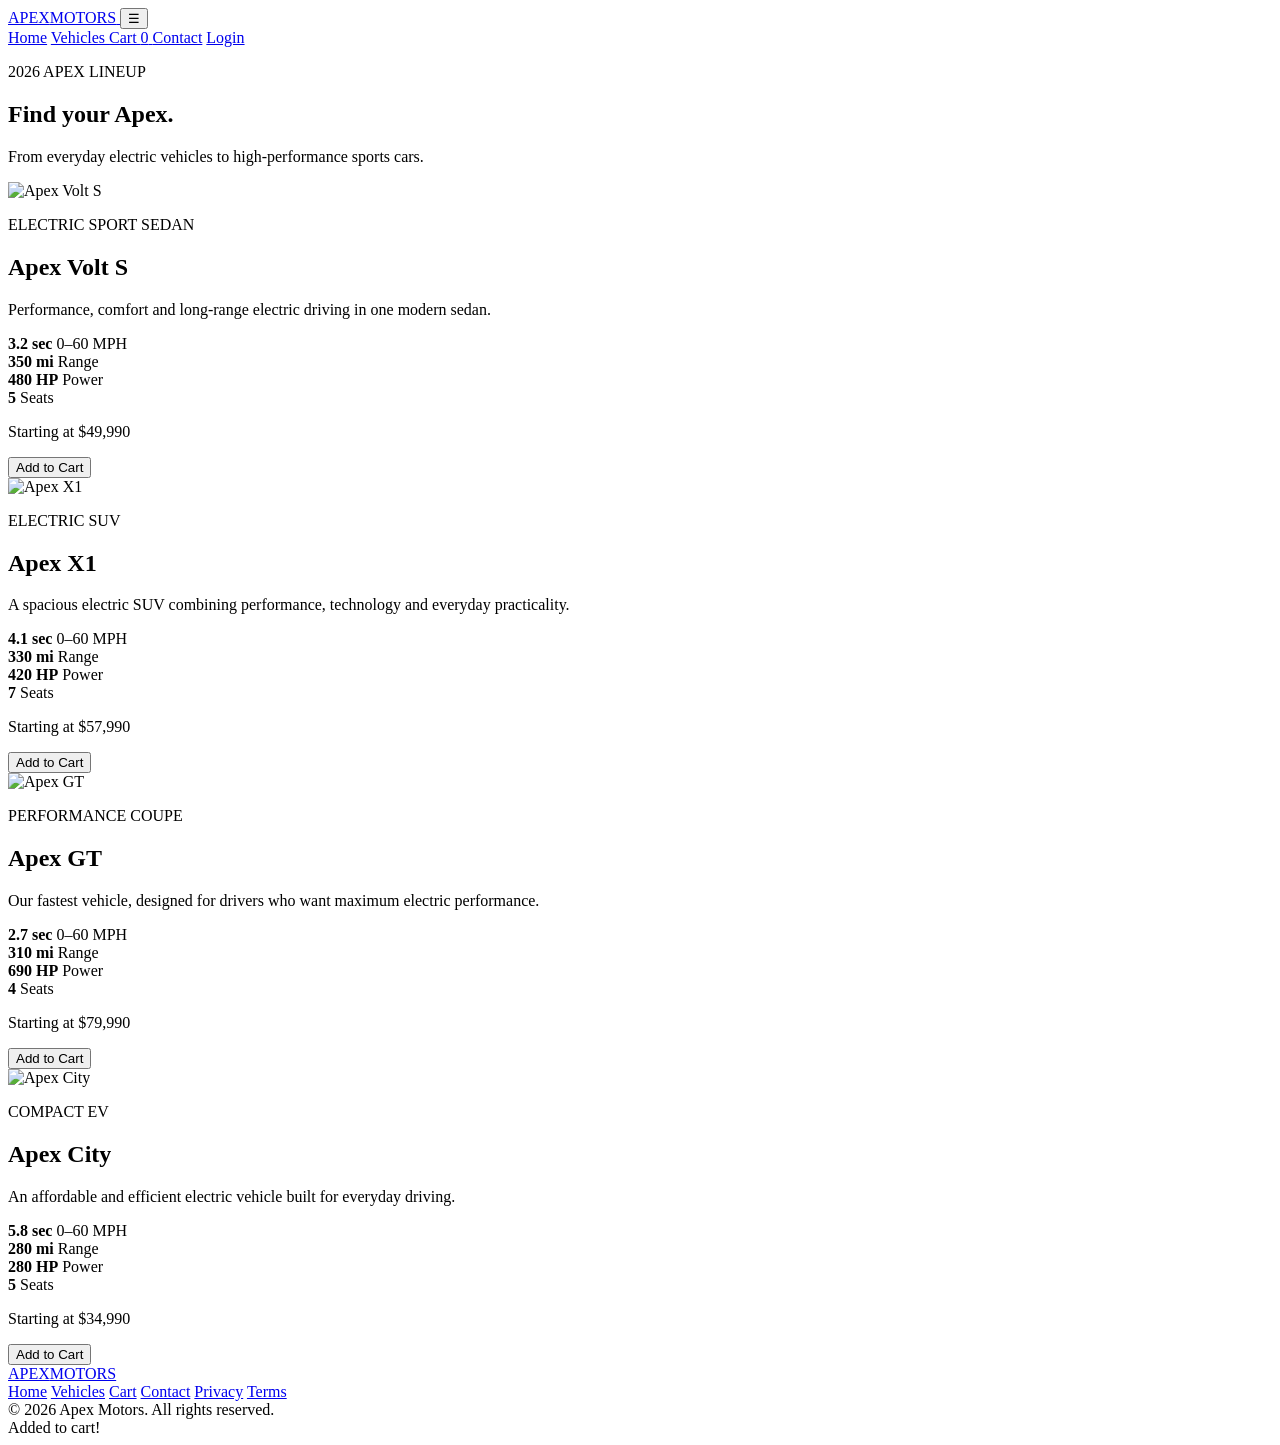
==== vehicles.html @ 8c442628 "Create vehicles.html" ====
<!DOCTYPE html>
<html lang="en">

<head>
    <meta charset="UTF-8">

    <meta name="viewport" content="width=device-width, initial-scale=1.0">

    <title>Vehicles | Apex Motors</title>

    <link rel="icon" type="image/svg+xml" href="favicon.svg">

    <link rel="stylesheet" href="style.css">
</head>

<body>

<header class="navbar">

    <a href="index.html" class="logo">
        APEX<span>MOTORS</span>
    </a>

    <button class="menu-button" id="menuButton">☰</button>

    <nav id="navMenu">

        <a href="index.html">Home</a>

        <a href="vehicles.html" class="active">
            Vehicles
        </a>

        <a href="cart.html">
            Cart
            <span class="cart-count" id="cartCount">0</span>
        </a>

        <a href="contact.html">Contact</a>

        <a href="login.html" id="accountLink">
            Login
        </a>

    </nav>

</header>


<section class="page-hero">

    <p class="eyebrow">
        2026 APEX LINEUP
    </p>

    <h1>
        Find your Apex.
    </h1>

    <p>
        From everyday electric vehicles to high-performance
        sports cars.
    </p>

</section>


<main class="section">


<div class="vehicle-grid">


<article class="vehicle-card large-card">

    <img
        src="https://images.unsplash.com/photo-1492144534655-ae79c964c9d7?auto=format&fit=crop&w=1200&q=80"
        alt="Apex Volt S"
    >

    <div class="vehicle-info">

        <p class="vehicle-type">
            ELECTRIC SPORT SEDAN
        </p>

        <h2>
            Apex Volt S
        </h2>

        <p class="vehicle-description">
            Performance, comfort and long-range electric
            driving in one modern sedan.
        </p>

        <div class="spec-grid">

            <div>
                <strong>3.2 sec</strong>
                <span>0–60 MPH</span>
            </div>

            <div>
                <strong>350 mi</strong>
                <span>Range</span>
            </div>

            <div>
                <strong>480 HP</strong>
                <span>Power</span>
            </div>

            <div>
                <strong>5</strong>
                <span>Seats</span>
            </div>

        </div>


        <p class="price">
            Starting at $49,990
        </p>


        <button
            class="button primary add-cart"
            data-name="Apex Volt S"
            data-price="49990"
            data-image="https://images.unsplash.com/photo-1492144534655-ae79c964c9d7?auto=format&fit=crop&w=1200&q=80"
        >
            Add to Cart
        </button>

    </div>

</article>


<article class="vehicle-card large-card">

    <img
        src="https://images.unsplash.com/photo-1504215680853-026ed2a45def?auto=format&fit=crop&w=1200&q=80"
        alt="Apex X1"
    >

    <div class="vehicle-info">

        <p class="vehicle-type">
            ELECTRIC SUV
        </p>

        <h2>
            Apex X1
        </h2>

        <p class="vehicle-description">
            A spacious electric SUV combining performance,
            technology and everyday practicality.
        </p>

        <div class="spec-grid">

            <div>
                <strong>4.1 sec</strong>
                <span>0–60 MPH</span>
            </div>

            <div>
                <strong>330 mi</strong>
                <span>Range</span>
            </div>

            <div>
                <strong>420 HP</strong>
                <span>Power</span>
            </div>

            <div>
                <strong>7</strong>
                <span>Seats</span>
            </div>

        </div>


        <p class="price">
            Starting at $57,990
        </p>


        <button
            class="button primary add-cart"
            data-name="Apex X1"
            data-price="57990"
            data-image="https://images.unsplash.com/photo-1504215680853-026ed2a45def?auto=format&fit=crop&w=1200&q=80"
        >
            Add to Cart
        </button>

    </div>

</article>


<article class="vehicle-card large-card">

    <img
        src="https://images.unsplash.com/photo-1503376780353-7e6692767b70?auto=format&fit=crop&w=1200&q=80"
        alt="Apex GT"
    >

    <div class="vehicle-info">

        <p class="vehicle-type">
            PERFORMANCE COUPE
        </p>

        <h2>
            Apex GT
        </h2>

        <p class="vehicle-description">
            Our fastest vehicle, designed for drivers who
            want maximum electric performance.
        </p>

        <div class="spec-grid">

            <div>
                <strong>2.7 sec</strong>
                <span>0–60 MPH</span>
            </div>

            <div>
                <strong>310 mi</strong>
                <span>Range</span>
            </div>

            <div>
                <strong>690 HP</strong>
                <span>Power</span>
            </div>

            <div>
                <strong>4</strong>
                <span>Seats</span>
            </div>

        </div>


        <p class="price">
            Starting at $79,990
        </p>


        <button
            class="button primary add-cart"
            data-name="Apex GT"
            data-price="79990"
            data-image="https://images.unsplash.com/photo-1503376780353-7e6692767b70?auto=format&fit=crop&w=1200&q=80"
        >
            Add to Cart
        </button>

    </div>

</article>


<article class="vehicle-card large-card">

    <img
        src="https://images.unsplash.com/photo-1542362567-b07e54358753?auto=format&fit=crop&w=1200&q=80"
        alt="Apex City"
    >

    <div class="vehicle-info">

        <p class="vehicle-type">
            COMPACT EV
        </p>

        <h2>
            Apex City
        </h2>

        <p class="vehicle-description">
            An affordable and efficient electric vehicle
            built for everyday driving.
        </p>

        <div class="spec-grid">

            <div>
                <strong>5.8 sec</strong>
                <span>0–60 MPH</span>
            </div>

            <div>
                <strong>280 mi</strong>
                <span>Range</span>
            </div>

            <div>
                <strong>280 HP</strong>
                <span>Power</span>
            </div>

            <div>
                <strong>5</strong>
                <span>Seats</span>
            </div>

        </div>


        <p class="price">
            Starting at $34,990
        </p>


        <button
            class="button primary add-cart"
            data-name="Apex City"
            data-price="34990"
            data-image="https://images.unsplash.com/photo-1542362567-b07e54358753?auto=format&fit=crop&w=1200&q=80"
        >
            Add to Cart
        </button>

    </div>

</article>


</div>

</main>


<footer>

    <div class="footer-top">

        <a href="index.html" class="logo">
            APEX<span>MOTORS</span>
        </a>

        <div class="footer-links">
            <a href="index.html">Home</a>
            <a href="vehicles.html">Vehicles</a>
            <a href="cart.html">Cart</a>
            <a href="contact.html">Contact</a>
            <a href="privacy.html">Privacy</a>
            <a href="terms.html">Terms</a>
        </div>

    </div>

    <div class="copyright">
        © 2026 Apex Motors. All rights reserved.
    </div>

</footer>


<div id="toast" class="toast">
    Added to cart!
</div>


<script src="script.js"></script>

</body>
</html>
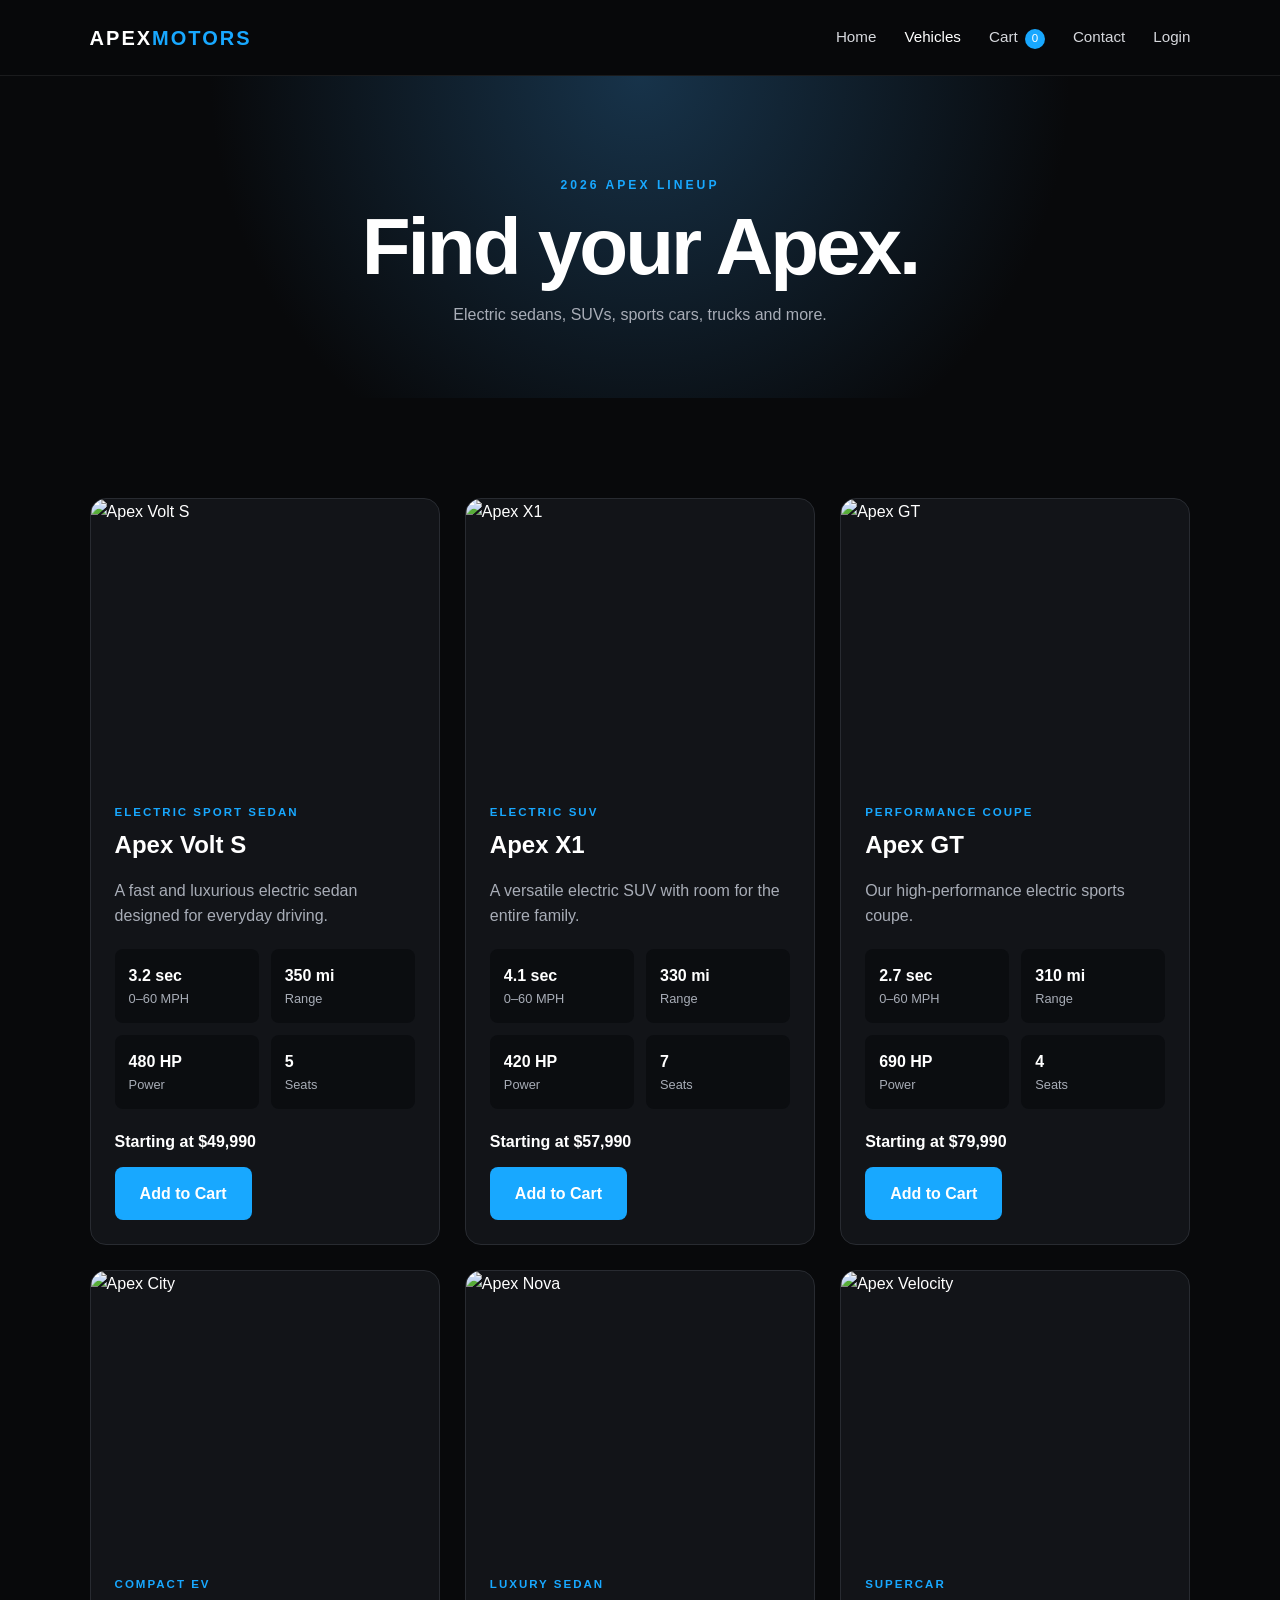
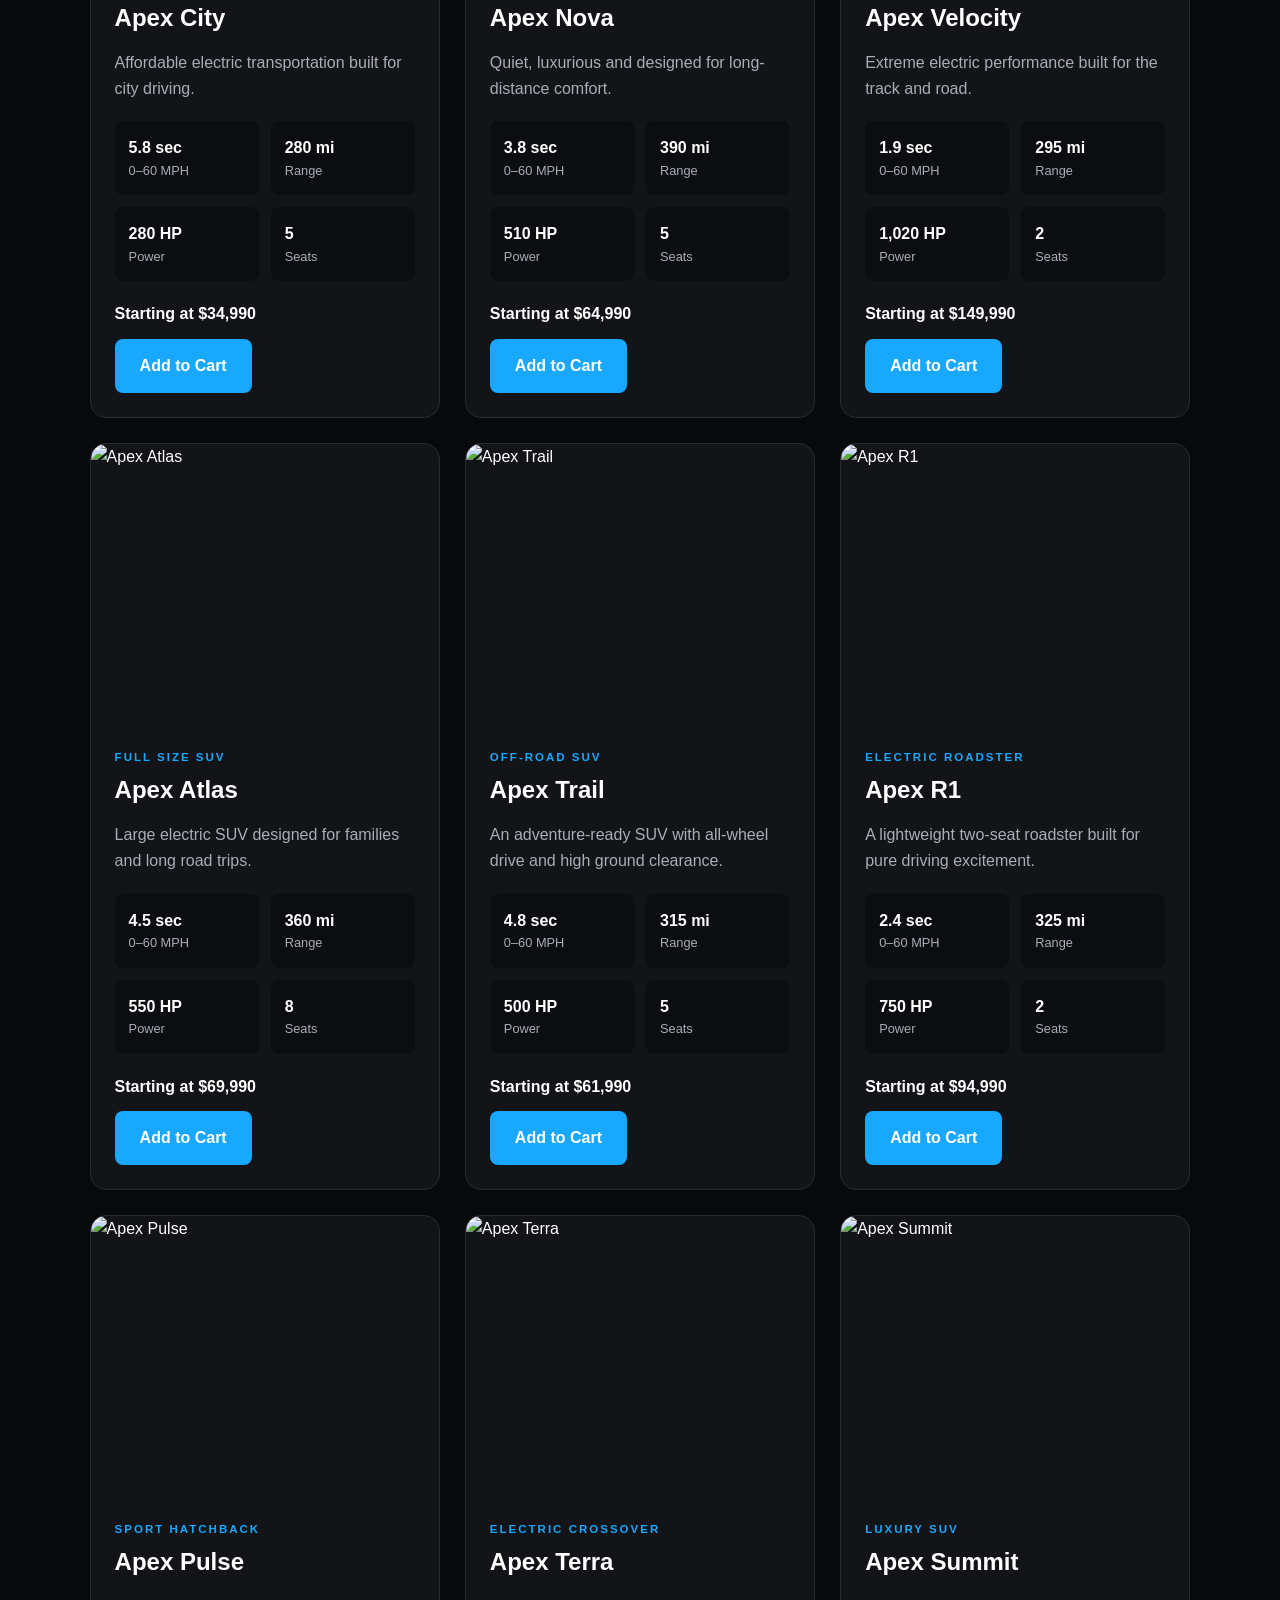
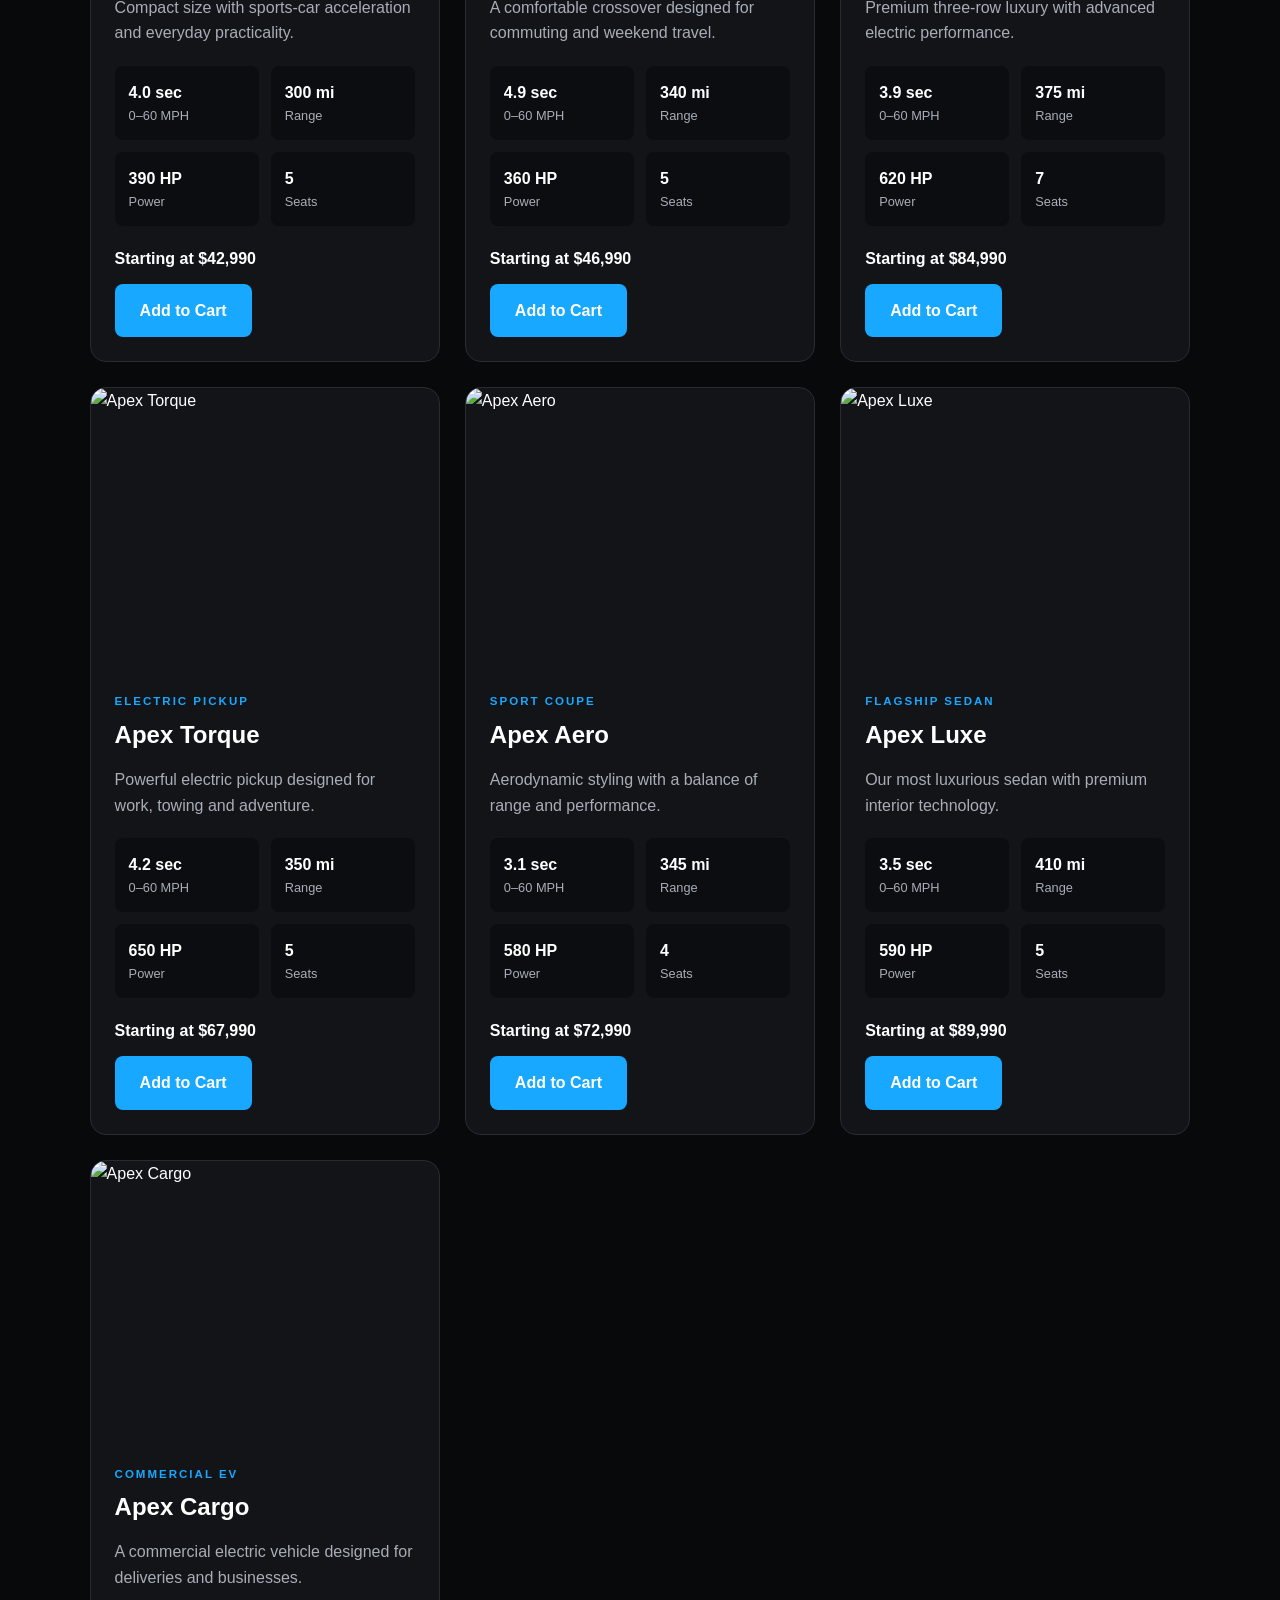
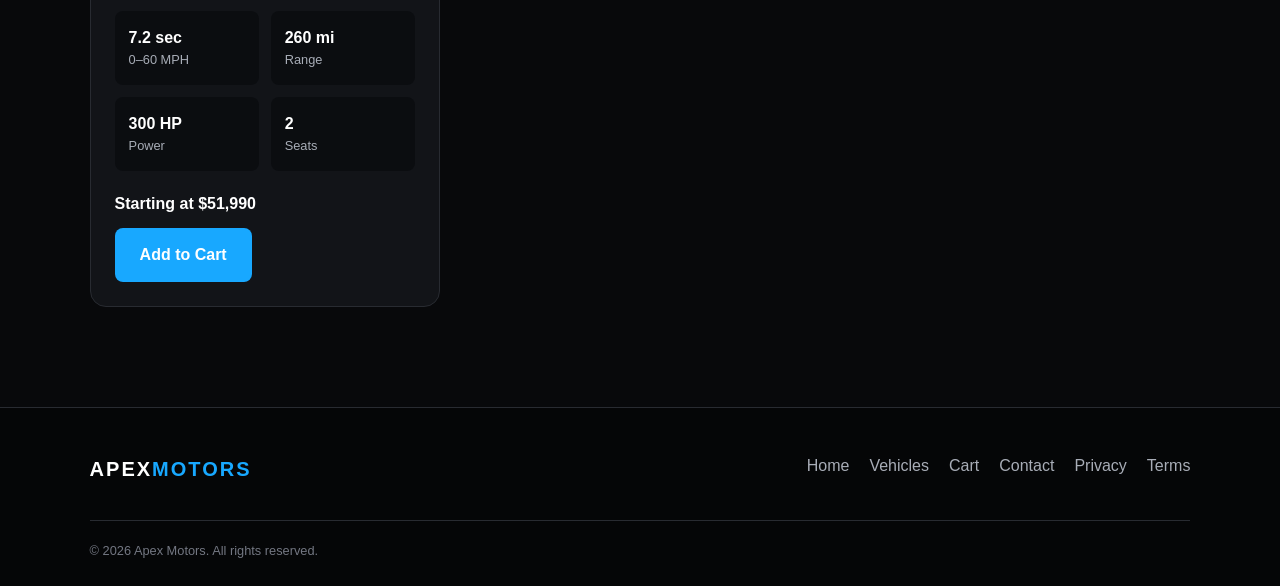
==== commit ddc8f065: "Update vehicles.html" ====
--- a/vehicles.html
+++ b/vehicles.html
@@ -3,13 +3,11 @@
 
 <head>
     <meta charset="UTF-8">
-
     <meta name="viewport" content="width=device-width, initial-scale=1.0">
 
     <title>Vehicles | Apex Motors</title>
 
     <link rel="icon" type="image/svg+xml" href="favicon.svg">
-
     <link rel="stylesheet" href="style.css">
 </head>
 
@@ -24,7 +22,6 @@
     <button class="menu-button" id="menuButton">☰</button>
 
     <nav id="navMenu">
-
         <a href="index.html">Home</a>
 
         <a href="vehicles.html" class="active">
@@ -41,7 +38,6 @@
         <a href="login.html" id="accountLink">
             Login
         </a>
-
     </nav>
 
 </header>
@@ -58,8 +54,7 @@
     </h1>
 
     <p>
-        From everyday electric vehicles to high-performance
-        sports cars.
+        Electric sedans, SUVs, sports cars, trucks and more.
     </p>
 
 </section>
@@ -67,9 +62,10 @@
 
 <main class="section">
 
-
 <div class="vehicle-grid">
 
+
+<!-- 1 VOLT S -->
 
 <article class="vehicle-card large-card">
 
@@ -84,13 +80,10 @@
             ELECTRIC SPORT SEDAN
         </p>
 
-        <h2>
-            Apex Volt S
-        </h2>
-
-        <p class="vehicle-description">
-            Performance, comfort and long-range electric
-            driving in one modern sedan.
+        <h2>Apex Volt S</h2>
+
+        <p class="vehicle-description">
+            A fast and luxurious electric sedan designed for everyday driving.
         </p>
 
         <div class="spec-grid">
@@ -117,11 +110,9 @@
 
         </div>
 
-
         <p class="price">
             Starting at $49,990
         </p>
-
 
         <button
             class="button primary add-cart"
@@ -137,6 +128,8 @@
 </article>
 
 
+<!-- 2 X1 -->
+
 <article class="vehicle-card large-card">
 
     <img
@@ -150,13 +143,10 @@
             ELECTRIC SUV
         </p>
 
-        <h2>
-            Apex X1
-        </h2>
-
-        <p class="vehicle-description">
-            A spacious electric SUV combining performance,
-            technology and everyday practicality.
+        <h2>Apex X1</h2>
+
+        <p class="vehicle-description">
+            A versatile electric SUV with room for the entire family.
         </p>
 
         <div class="spec-grid">
@@ -183,11 +173,9 @@
 
         </div>
 
-
         <p class="price">
             Starting at $57,990
         </p>
-
 
         <button
             class="button primary add-cart"
@@ -203,6 +191,8 @@
 </article>
 
 
+<!-- 3 GT -->
+
 <article class="vehicle-card large-card">
 
     <img
@@ -216,13 +206,10 @@
             PERFORMANCE COUPE
         </p>
 
-        <h2>
-            Apex GT
-        </h2>
-
-        <p class="vehicle-description">
-            Our fastest vehicle, designed for drivers who
-            want maximum electric performance.
+        <h2>Apex GT</h2>
+
+        <p class="vehicle-description">
+            Our high-performance electric sports coupe.
         </p>
 
         <div class="spec-grid">
@@ -249,11 +236,9 @@
 
         </div>
 
-
         <p class="price">
             Starting at $79,990
         </p>
-
 
         <button
             class="button primary add-cart"
@@ -269,6 +254,8 @@
 </article>
 
 
+<!-- 4 CITY -->
+
 <article class="vehicle-card large-card">
 
     <img
@@ -282,13 +269,10 @@
             COMPACT EV
         </p>
 
-        <h2>
-            Apex City
-        </h2>
-
-        <p class="vehicle-description">
-            An affordable and efficient electric vehicle
-            built for everyday driving.
+        <h2>Apex City</h2>
+
+        <p class="vehicle-description">
+            Affordable electric transportation built for city driving.
         </p>
 
         <div class="spec-grid">
@@ -315,17 +299,771 @@
 
         </div>
 
-
         <p class="price">
             Starting at $34,990
         </p>
-
 
         <button
             class="button primary add-cart"
             data-name="Apex City"
             data-price="34990"
             data-image="https://images.unsplash.com/photo-1542362567-b07e54358753?auto=format&fit=crop&w=1200&q=80"
+        >
+            Add to Cart
+        </button>
+
+    </div>
+
+</article>
+
+
+<!-- 5 NOVA -->
+
+<article class="vehicle-card large-card">
+
+    <img
+        src="https://images.unsplash.com/photo-1555215695-3004980ad54e?auto=format&fit=crop&w=1200&q=80"
+        alt="Apex Nova"
+    >
+
+    <div class="vehicle-info">
+
+        <p class="vehicle-type">
+            LUXURY SEDAN
+        </p>
+
+        <h2>Apex Nova</h2>
+
+        <p class="vehicle-description">
+            Quiet, luxurious and designed for long-distance comfort.
+        </p>
+
+        <div class="spec-grid">
+
+            <div>
+                <strong>3.8 sec</strong>
+                <span>0–60 MPH</span>
+            </div>
+
+            <div>
+                <strong>390 mi</strong>
+                <span>Range</span>
+            </div>
+
+            <div>
+                <strong>510 HP</strong>
+                <span>Power</span>
+            </div>
+
+            <div>
+                <strong>5</strong>
+                <span>Seats</span>
+            </div>
+
+        </div>
+
+        <p class="price">
+            Starting at $64,990
+        </p>
+
+        <button
+            class="button primary add-cart"
+            data-name="Apex Nova"
+            data-price="64990"
+            data-image="https://images.unsplash.com/photo-1555215695-3004980ad54e?auto=format&fit=crop&w=1200&q=80"
+        >
+            Add to Cart
+        </button>
+
+    </div>
+
+</article>
+
+
+<!-- 6 VELOCITY -->
+
+<article class="vehicle-card large-card">
+
+    <img
+        src="https://images.unsplash.com/photo-1544636331-e26879cd4d9b?auto=format&fit=crop&w=1200&q=80"
+        alt="Apex Velocity"
+    >
+
+    <div class="vehicle-info">
+
+        <p class="vehicle-type">
+            SUPERCAR
+        </p>
+
+        <h2>Apex Velocity</h2>
+
+        <p class="vehicle-description">
+            Extreme electric performance built for the track and road.
+        </p>
+
+        <div class="spec-grid">
+
+            <div>
+                <strong>1.9 sec</strong>
+                <span>0–60 MPH</span>
+            </div>
+
+            <div>
+                <strong>295 mi</strong>
+                <span>Range</span>
+            </div>
+
+            <div>
+                <strong>1,020 HP</strong>
+                <span>Power</span>
+            </div>
+
+            <div>
+                <strong>2</strong>
+                <span>Seats</span>
+            </div>
+
+        </div>
+
+        <p class="price">
+            Starting at $149,990
+        </p>
+
+        <button
+            class="button primary add-cart"
+            data-name="Apex Velocity"
+            data-price="149990"
+            data-image="https://images.unsplash.com/photo-1544636331-e26879cd4d9b?auto=format&fit=crop&w=1200&q=80"
+        >
+            Add to Cart
+        </button>
+
+    </div>
+
+</article>
+
+
+<!-- 7 ATLAS -->
+
+<article class="vehicle-card large-card">
+
+    <img
+        src="https://images.unsplash.com/photo-1519641471654-76ce0107ad1b?auto=format&fit=crop&w=1200&q=80"
+        alt="Apex Atlas"
+    >
+
+    <div class="vehicle-info">
+
+        <p class="vehicle-type">
+            FULL SIZE SUV
+        </p>
+
+        <h2>Apex Atlas</h2>
+
+        <p class="vehicle-description">
+            Large electric SUV designed for families and long road trips.
+        </p>
+
+        <div class="spec-grid">
+
+            <div>
+                <strong>4.5 sec</strong>
+                <span>0–60 MPH</span>
+            </div>
+
+            <div>
+                <strong>360 mi</strong>
+                <span>Range</span>
+            </div>
+
+            <div>
+                <strong>550 HP</strong>
+                <span>Power</span>
+            </div>
+
+            <div>
+                <strong>8</strong>
+                <span>Seats</span>
+            </div>
+
+        </div>
+
+        <p class="price">
+            Starting at $69,990
+        </p>
+
+        <button
+            class="button primary add-cart"
+            data-name="Apex Atlas"
+            data-price="69990"
+            data-image="https://images.unsplash.com/photo-1519641471654-76ce0107ad1b?auto=format&fit=crop&w=1200&q=80"
+        >
+            Add to Cart
+        </button>
+
+    </div>
+
+</article>
+
+
+<!-- 8 TRAIL -->
+
+<article class="vehicle-card large-card">
+
+    <img
+        src="https://images.unsplash.com/photo-1533473359331-0135ef1b58bf?auto=format&fit=crop&w=1200&q=80"
+        alt="Apex Trail"
+    >
+
+    <div class="vehicle-info">
+
+        <p class="vehicle-type">
+            OFF-ROAD SUV
+        </p>
+
+        <h2>Apex Trail</h2>
+
+        <p class="vehicle-description">
+            An adventure-ready SUV with all-wheel drive and high ground clearance.
+        </p>
+
+        <div class="spec-grid">
+
+            <div>
+                <strong>4.8 sec</strong>
+                <span>0–60 MPH</span>
+            </div>
+
+            <div>
+                <strong>315 mi</strong>
+                <span>Range</span>
+            </div>
+
+            <div>
+                <strong>500 HP</strong>
+                <span>Power</span>
+            </div>
+
+            <div>
+                <strong>5</strong>
+                <span>Seats</span>
+            </div>
+
+        </div>
+
+        <p class="price">
+            Starting at $61,990
+        </p>
+
+        <button
+            class="button primary add-cart"
+            data-name="Apex Trail"
+            data-price="61990"
+            data-image="https://images.unsplash.com/photo-1533473359331-0135ef1b58bf?auto=format&fit=crop&w=1200&q=80"
+        >
+            Add to Cart
+        </button>
+
+    </div>
+
+</article>
+
+
+<!-- 9 R1 -->
+
+<article class="vehicle-card large-card">
+
+    <img
+        src="https://images.unsplash.com/photo-1535732820275-9ffd998cac22?auto=format&fit=crop&w=1200&q=80"
+        alt="Apex R1"
+    >
+
+    <div class="vehicle-info">
+
+        <p class="vehicle-type">
+            ELECTRIC ROADSTER
+        </p>
+
+        <h2>Apex R1</h2>
+
+        <p class="vehicle-description">
+            A lightweight two-seat roadster built for pure driving excitement.
+        </p>
+
+        <div class="spec-grid">
+
+            <div>
+                <strong>2.4 sec</strong>
+                <span>0–60 MPH</span>
+            </div>
+
+            <div>
+                <strong>325 mi</strong>
+                <span>Range</span>
+            </div>
+
+            <div>
+                <strong>750 HP</strong>
+                <span>Power</span>
+            </div>
+
+            <div>
+                <strong>2</strong>
+                <span>Seats</span>
+            </div>
+
+        </div>
+
+        <p class="price">
+            Starting at $94,990
+        </p>
+
+        <button
+            class="button primary add-cart"
+            data-name="Apex R1"
+            data-price="94990"
+            data-image="https://images.unsplash.com/photo-1535732820275-9ffd998cac22?auto=format&fit=crop&w=1200&q=80"
+        >
+            Add to Cart
+        </button>
+
+    </div>
+
+</article>
+
+
+<!-- 10 PULSE -->
+
+<article class="vehicle-card large-card">
+
+    <img
+        src="https://images.unsplash.com/photo-1549399542-7e3f8b79c341?auto=format&fit=crop&w=1200&q=80"
+        alt="Apex Pulse"
+    >
+
+    <div class="vehicle-info">
+
+        <p class="vehicle-type">
+            SPORT HATCHBACK
+        </p>
+
+        <h2>Apex Pulse</h2>
+
+        <p class="vehicle-description">
+            Compact size with sports-car acceleration and everyday practicality.
+        </p>
+
+        <div class="spec-grid">
+
+            <div>
+                <strong>4.0 sec</strong>
+                <span>0–60 MPH</span>
+            </div>
+
+            <div>
+                <strong>300 mi</strong>
+                <span>Range</span>
+            </div>
+
+            <div>
+                <strong>390 HP</strong>
+                <span>Power</span>
+            </div>
+
+            <div>
+                <strong>5</strong>
+                <span>Seats</span>
+            </div>
+
+        </div>
+
+        <p class="price">
+            Starting at $42,990
+        </p>
+
+        <button
+            class="button primary add-cart"
+            data-name="Apex Pulse"
+            data-price="42990"
+            data-image="https://images.unsplash.com/photo-1549399542-7e3f8b79c341?auto=format&fit=crop&w=1200&q=80"
+        >
+            Add to Cart
+        </button>
+
+    </div>
+
+</article>
+
+
+<!-- 11 TERRA -->
+
+<article class="vehicle-card large-card">
+
+    <img
+        src="https://images.unsplash.com/photo-1551830820-330a71b99659?auto=format&fit=crop&w=1200&q=80"
+        alt="Apex Terra"
+    >
+
+    <div class="vehicle-info">
+
+        <p class="vehicle-type">
+            ELECTRIC CROSSOVER
+        </p>
+
+        <h2>Apex Terra</h2>
+
+        <p class="vehicle-description">
+            A comfortable crossover designed for commuting and weekend travel.
+        </p>
+
+        <div class="spec-grid">
+
+            <div>
+                <strong>4.9 sec</strong>
+                <span>0–60 MPH</span>
+            </div>
+
+            <div>
+                <strong>340 mi</strong>
+                <span>Range</span>
+            </div>
+
+            <div>
+                <strong>360 HP</strong>
+                <span>Power</span>
+            </div>
+
+            <div>
+                <strong>5</strong>
+                <span>Seats</span>
+            </div>
+
+        </div>
+
+        <p class="price">
+            Starting at $46,990
+        </p>
+
+        <button
+            class="button primary add-cart"
+            data-name="Apex Terra"
+            data-price="46990"
+            data-image="https://images.unsplash.com/photo-1551830820-330a71b99659?auto=format&fit=crop&w=1200&q=80"
+        >
+            Add to Cart
+        </button>
+
+    </div>
+
+</article>
+
+
+<!-- 12 SUMMIT -->
+
+<article class="vehicle-card large-card">
+
+    <img
+        src="https://images.unsplash.com/photo-1511527844068-006b95d162c2?auto=format&fit=crop&w=1200&q=80"
+        alt="Apex Summit"
+    >
+
+    <div class="vehicle-info">
+
+        <p class="vehicle-type">
+            LUXURY SUV
+        </p>
+
+        <h2>Apex Summit</h2>
+
+        <p class="vehicle-description">
+            Premium three-row luxury with advanced electric performance.
+        </p>
+
+        <div class="spec-grid">
+
+            <div>
+                <strong>3.9 sec</strong>
+                <span>0–60 MPH</span>
+            </div>
+
+            <div>
+                <strong>375 mi</strong>
+                <span>Range</span>
+            </div>
+
+            <div>
+                <strong>620 HP</strong>
+                <span>Power</span>
+            </div>
+
+            <div>
+                <strong>7</strong>
+                <span>Seats</span>
+            </div>
+
+        </div>
+
+        <p class="price">
+            Starting at $84,990
+        </p>
+
+        <button
+            class="button primary add-cart"
+            data-name="Apex Summit"
+            data-price="84990"
+            data-image="https://images.unsplash.com/photo-1511527844068-006b95d162c2?auto=format&fit=crop&w=1200&q=80"
+        >
+            Add to Cart
+        </button>
+
+    </div>
+
+</article>
+
+
+<!-- 13 TORQUE -->
+
+<article class="vehicle-card large-card">
+
+    <img
+        src="https://images.unsplash.com/photo-1552519507-da3b142c6e3d?auto=format&fit=crop&w=1200&q=80"
+        alt="Apex Torque"
+    >
+
+    <div class="vehicle-info">
+
+        <p class="vehicle-type">
+            ELECTRIC PICKUP
+        </p>
+
+        <h2>Apex Torque</h2>
+
+        <p class="vehicle-description">
+            Powerful electric pickup designed for work, towing and adventure.
+        </p>
+
+        <div class="spec-grid">
+
+            <div>
+                <strong>4.2 sec</strong>
+                <span>0–60 MPH</span>
+            </div>
+
+            <div>
+                <strong>350 mi</strong>
+                <span>Range</span>
+            </div>
+
+            <div>
+                <strong>650 HP</strong>
+                <span>Power</span>
+            </div>
+
+            <div>
+                <strong>5</strong>
+                <span>Seats</span>
+            </div>
+
+        </div>
+
+        <p class="price">
+            Starting at $67,990
+        </p>
+
+        <button
+            class="button primary add-cart"
+            data-name="Apex Torque"
+            data-price="67990"
+            data-image="https://images.unsplash.com/photo-1552519507-da3b142c6e3d?auto=format&fit=crop&w=1200&q=80"
+        >
+            Add to Cart
+        </button>
+
+    </div>
+
+</article>
+
+
+<!-- 14 AERO -->
+
+<article class="vehicle-card large-card">
+
+    <img
+        src="https://images.unsplash.com/photo-1532581140115-3e355d1ed1de?auto=format&fit=crop&w=1200&q=80"
+        alt="Apex Aero"
+    >
+
+    <div class="vehicle-info">
+
+        <p class="vehicle-type">
+            SPORT COUPE
+        </p>
+
+        <h2>Apex Aero</h2>
+
+        <p class="vehicle-description">
+            Aerodynamic styling with a balance of range and performance.
+        </p>
+
+        <div class="spec-grid">
+
+            <div>
+                <strong>3.1 sec</strong>
+                <span>0–60 MPH</span>
+            </div>
+
+            <div>
+                <strong>345 mi</strong>
+                <span>Range</span>
+            </div>
+
+            <div>
+                <strong>580 HP</strong>
+                <span>Power</span>
+            </div>
+
+            <div>
+                <strong>4</strong>
+                <span>Seats</span>
+            </div>
+
+        </div>
+
+        <p class="price">
+            Starting at $72,990
+        </p>
+
+        <button
+            class="button primary add-cart"
+            data-name="Apex Aero"
+            data-price="72990"
+            data-image="https://images.unsplash.com/photo-1532581140115-3e355d1ed1de?auto=format&fit=crop&w=1200&q=80"
+        >
+            Add to Cart
+        </button>
+
+    </div>
+
+</article>
+
+
+<!-- 15 LUXE -->
+
+<article class="vehicle-card large-card">
+
+    <img
+        src="https://images.unsplash.com/photo-1563720223185-11003d516935?auto=format&fit=crop&w=1200&q=80"
+        alt="Apex Luxe"
+    >
+
+    <div class="vehicle-info">
+
+        <p class="vehicle-type">
+            FLAGSHIP SEDAN
+        </p>
+
+        <h2>Apex Luxe</h2>
+
+        <p class="vehicle-description">
+            Our most luxurious sedan with premium interior technology.
+        </p>
+
+        <div class="spec-grid">
+
+            <div>
+                <strong>3.5 sec</strong>
+                <span>0–60 MPH</span>
+            </div>
+
+            <div>
+                <strong>410 mi</strong>
+                <span>Range</span>
+            </div>
+
+            <div>
+                <strong>590 HP</strong>
+                <span>Power</span>
+            </div>
+
+            <div>
+                <strong>5</strong>
+                <span>Seats</span>
+            </div>
+
+        </div>
+
+        <p class="price">
+            Starting at $89,990
+        </p>
+
+        <button
+            class="button primary add-cart"
+            data-name="Apex Luxe"
+            data-price="89990"
+            data-image="https://images.unsplash.com/photo-1563720223185-11003d516935?auto=format&fit=crop&w=1200&q=80"
+        >
+            Add to Cart
+        </button>
+
+    </div>
+
+</article>
+
+
+<!-- 16 CARGO -->
+
+<article class="vehicle-card large-card">
+
+    <img
+        src="https://images.unsplash.com/photo-1532939163844-547f958e91b4?auto=format&fit=crop&w=1200&q=80"
+        alt="Apex Cargo"
+    >
+
+    <div class="vehicle-info">
+
+        <p class="vehicle-type">
+            COMMERCIAL EV
+        </p>
+
+        <h2>Apex Cargo</h2>
+
+        <p class="vehicle-description">
+            A commercial electric vehicle designed for deliveries and businesses.
+        </p>
+
+        <div class="spec-grid">
+
+            <div>
+                <strong>7.2 sec</strong>
+                <span>0–60 MPH</span>
+            </div>
+
+            <div>
+                <strong>260 mi</strong>
+                <span>Range</span>
+            </div>
+
+            <div>
+                <strong>300 HP</strong>
+                <span>Power</span>
+            </div>
+
+            <div>
+                <strong>2</strong>
+                <span>Seats</span>
+            </div>
+
+        </div>
+
+        <p class="price">
+            Starting at $51,990
+        </p>
+
+        <button
+            class="button primary add-cart"
+            data-name="Apex Cargo"
+            data-price="51990"
+            data-image="https://images.unsplash.com/photo-1532939163844-547f958e91b4?auto=format&fit=crop&w=1200&q=80"
         >
             Add to Cart
         </button>
--- a/style.css
+++ b/style.css
@@ -0,0 +1,1059 @@
+* {
+    box-sizing: border-box;
+    margin: 0;
+    padding: 0;
+}
+
+html {
+    scroll-behavior: smooth;
+}
+
+:root {
+    --blue: #18a8ff;
+    --dark-blue: #0074c9;
+    --black: #08090b;
+    --card: #121418;
+    --gray: #a8adb7;
+    --border: #282b31;
+}
+
+body {
+    font-family: Arial, Helvetica, sans-serif;
+    background: var(--black);
+    color: white;
+    line-height: 1.6;
+}
+
+a {
+    color: inherit;
+    text-decoration: none;
+}
+
+button,
+input,
+textarea,
+select {
+    font: inherit;
+}
+
+button {
+    cursor: pointer;
+}
+
+img {
+    display: block;
+    width: 100%;
+}
+
+
+/* NAVIGATION */
+
+.navbar {
+    width: 100%;
+    height: 76px;
+
+    display: flex;
+    align-items: center;
+    justify-content: space-between;
+
+    padding: 0 7%;
+
+    position: sticky;
+    top: 0;
+
+    z-index: 1000;
+
+    background: rgba(8, 9, 11, 0.95);
+
+    backdrop-filter: blur(15px);
+
+    border-bottom: 1px solid rgba(255,255,255,0.08);
+}
+
+.logo {
+    font-size: 1.25rem;
+    font-weight: 900;
+    letter-spacing: 2px;
+}
+
+.logo span {
+    color: var(--blue);
+}
+
+.navbar nav {
+    display: flex;
+    align-items: center;
+    gap: 28px;
+}
+
+.navbar nav a {
+    color: #d6d8dd;
+    font-size: 0.95rem;
+    transition: 0.25s;
+}
+
+.navbar nav a:hover,
+.navbar nav a.active {
+    color: white;
+}
+
+.cart-count {
+    background: var(--blue);
+    color: white;
+
+    font-size: 0.72rem;
+
+    min-width: 20px;
+    height: 20px;
+
+    display: inline-flex;
+    justify-content: center;
+    align-items: center;
+
+    border-radius: 50%;
+
+    margin-left: 3px;
+}
+
+.menu-button {
+    display: none;
+    background: none;
+    border: none;
+    color: white;
+    font-size: 1.7rem;
+}
+
+
+/* HERO */
+
+.hero {
+    min-height: calc(100vh - 76px);
+
+    display: flex;
+    align-items: center;
+
+    position: relative;
+
+    padding: 8%;
+
+    background-image:
+        url("https://images.unsplash.com/photo-1503376780353-7e6692767b70?auto=format&fit=crop&w=1800&q=85");
+
+    background-size: cover;
+    background-position: center;
+}
+
+.hero-overlay {
+    position: absolute;
+    inset: 0;
+
+    background:
+        linear-gradient(
+            90deg,
+            rgba(0,0,0,0.92),
+            rgba(0,0,0,0.55),
+            rgba(0,0,0,0.15)
+        );
+}
+
+.hero-content {
+    position: relative;
+    z-index: 2;
+    max-width: 720px;
+}
+
+.eyebrow {
+    color: var(--blue);
+
+    font-size: 0.76rem;
+    font-weight: 800;
+
+    letter-spacing: 3px;
+
+    margin-bottom: 12px;
+}
+
+.hero h1 {
+    font-size: clamp(3.2rem, 8vw, 7rem);
+    line-height: 0.95;
+    letter-spacing: -4px;
+    margin-bottom: 28px;
+}
+
+.hero h1 span {
+    color: var(--blue);
+}
+
+.hero-content > p:not(.eyebrow) {
+    color: #d0d2d7;
+    font-size: 1.2rem;
+    max-width: 570px;
+    margin-bottom: 35px;
+}
+
+.hero-buttons {
+    display: flex;
+    flex-wrap: wrap;
+    gap: 15px;
+}
+
+
+/* BUTTONS */
+
+.button {
+    min-height: 48px;
+
+    padding: 13px 24px;
+
+    border-radius: 8px;
+
+    display: inline-flex;
+    align-items: center;
+    justify-content: center;
+
+    border: 1px solid transparent;
+
+    font-weight: 700;
+
+    transition: 0.25s;
+}
+
+.button:hover {
+    transform: translateY(-2px);
+}
+
+.button.primary {
+    background: var(--blue);
+    color: white;
+}
+
+.button.primary:hover {
+    background: var(--dark-blue);
+}
+
+.button.secondary {
+    background: rgba(255,255,255,0.06);
+    color: white;
+    border-color: rgba(255,255,255,0.25);
+}
+
+.button.secondary:hover {
+    background: rgba(255,255,255,0.12);
+}
+
+.button:disabled {
+    opacity: 0.6;
+    cursor: not-allowed;
+}
+
+.full-button {
+    width: 100%;
+}
+
+
+/* SECTIONS */
+
+.section {
+    padding: 100px 7%;
+}
+
+.dark-section {
+    background: #0e1013;
+}
+
+.section-heading {
+    max-width: 700px;
+    margin-bottom: 50px;
+}
+
+.section-heading h2,
+.feature-text h2,
+.cta h2 {
+    font-size: clamp(2.2rem, 5vw, 4rem);
+    line-height: 1.05;
+    letter-spacing: -2px;
+    margin-bottom: 16px;
+}
+
+.section-heading > p:last-child {
+    color: var(--gray);
+}
+
+
+/* STATS */
+
+.stats {
+    display: grid;
+    grid-template-columns: repeat(4, 1fr);
+    gap: 20px;
+}
+
+.stat {
+    padding: 30px;
+
+    background: var(--card);
+
+    border: 1px solid var(--border);
+
+    border-radius: 15px;
+}
+
+.stat h3 {
+    font-size: 2rem;
+}
+
+.stat p {
+    color: var(--gray);
+}
+
+
+/* VEHICLES */
+
+.vehicle-grid {
+    display: grid;
+
+    grid-template-columns:
+        repeat(3, minmax(0, 1fr));
+
+    gap: 25px;
+}
+
+.vehicle-card {
+    background: var(--card);
+
+    overflow: hidden;
+
+    border: 1px solid var(--border);
+
+    border-radius: 16px;
+
+    transition: 0.3s;
+}
+
+.vehicle-card:hover {
+    transform: translateY(-6px);
+    border-color: #444951;
+}
+
+.vehicle-card img {
+    height: 250px;
+    object-fit: cover;
+}
+
+.vehicle-info {
+    padding: 24px;
+}
+
+.vehicle-type {
+    color: var(--blue);
+
+    font-size: 0.72rem;
+
+    font-weight: bold;
+
+    letter-spacing: 2px;
+}
+
+.vehicle-info h2,
+.vehicle-info h3 {
+    margin: 5px 0 13px;
+}
+
+.price {
+    font-weight: 700;
+    margin: 12px 0;
+}
+
+.vehicle-description {
+    color: var(--gray);
+    margin-bottom: 20px;
+}
+
+.vehicle-specs {
+    display: flex;
+    gap: 15px;
+
+    color: var(--gray);
+
+    font-size: 0.88rem;
+
+    margin: 14px 0 22px;
+}
+
+.card-buttons {
+    display: flex;
+    gap: 10px;
+}
+
+.large-card img {
+    height: 280px;
+}
+
+.spec-grid {
+    display: grid;
+    grid-template-columns: repeat(2, 1fr);
+
+    gap: 12px;
+
+    margin: 20px 0;
+}
+
+.spec-grid div {
+    background: #0b0d10;
+    padding: 14px;
+    border-radius: 8px;
+}
+
+.spec-grid strong,
+.spec-grid span {
+    display: block;
+}
+
+.spec-grid span {
+    color: var(--gray);
+    font-size: 0.8rem;
+}
+
+
+/* FEATURES */
+
+.feature-section {
+    display: grid;
+
+    grid-template-columns: 1.1fr 0.9fr;
+
+    min-height: 600px;
+
+    background: #111317;
+}
+
+.feature-image img {
+    height: 100%;
+    object-fit: cover;
+}
+
+.feature-text {
+    display: flex;
+    flex-direction: column;
+    justify-content: center;
+
+    padding: 9%;
+}
+
+.feature-text p:not(.eyebrow) {
+    color: var(--gray);
+    margin-bottom: 25px;
+}
+
+.text-link {
+    color: var(--blue);
+    font-weight: bold;
+}
+
+.feature-cards {
+    display: grid;
+
+    grid-template-columns: repeat(3, 1fr);
+
+    gap: 20px;
+}
+
+.feature-card {
+    background: var(--card);
+
+    border: 1px solid var(--border);
+
+    border-radius: 14px;
+
+    padding: 30px;
+}
+
+.feature-icon {
+    color: var(--blue);
+    font-size: 2rem;
+    margin-bottom: 20px;
+}
+
+.feature-card p {
+    color: var(--gray);
+}
+
+
+/* CTA */
+
+.cta {
+    text-align: center;
+
+    padding: 100px 20px;
+
+    background:
+        linear-gradient(
+            135deg,
+            #0a5e97,
+            #101217
+        );
+}
+
+.cta p {
+    color: #d6dce2;
+    margin-bottom: 25px;
+}
+
+
+/* PAGE HERO */
+
+.page-hero {
+    padding: 100px 7% 70px;
+
+    text-align: center;
+
+    background:
+        radial-gradient(
+            circle at top,
+            #17334a,
+            #08090b 60%
+        );
+}
+
+.page-hero h1 {
+    font-size: clamp(3rem, 7vw, 5rem);
+
+    line-height: 1;
+
+    letter-spacing: -3px;
+
+    margin-bottom: 15px;
+}
+
+.page-hero > p:last-child {
+    color: var(--gray);
+}
+
+
+/* FORMS */
+
+.form-card {
+    background: var(--card);
+
+    border: 1px solid var(--border);
+
+    border-radius: 16px;
+
+    padding: 35px;
+}
+
+.form-card h2 {
+    margin-bottom: 25px;
+}
+
+.form-row {
+    display: grid;
+
+    grid-template-columns: 1fr 1fr;
+
+    gap: 15px;
+}
+
+.form-group {
+    margin-bottom: 18px;
+}
+
+.form-group label {
+    display: block;
+
+    font-size: 0.9rem;
+
+    margin-bottom: 7px;
+
+    color: #d6d8dd;
+}
+
+.form-group input,
+.form-group textarea,
+.form-group select {
+    width: 100%;
+
+    background: #0a0c0f;
+
+    color: white;
+
+    border: 1px solid #363941;
+
+    border-radius: 8px;
+
+    padding: 13px;
+}
+
+.form-group input:focus,
+.form-group textarea:focus,
+.form-group select:focus {
+    outline: none;
+    border-color: var(--blue);
+}
+
+.form-status {
+    margin-top: 15px;
+}
+
+.contact-layout {
+    max-width: 1150px;
+
+    margin: auto;
+
+    padding: 80px 25px;
+
+    display: grid;
+
+    grid-template-columns: 0.8fr 1.2fr;
+
+    gap: 50px;
+}
+
+.contact-info h2 {
+    font-size: 2.5rem;
+    margin-bottom: 30px;
+}
+
+.contact-option {
+    padding: 22px 0;
+    border-bottom: 1px solid var(--border);
+}
+
+.contact-option p {
+    color: var(--gray);
+}
+
+
+/* ACCOUNT */
+
+.account-container {
+    max-width: 1050px;
+
+    margin: auto;
+
+    padding: 70px 25px;
+}
+
+.account-grid {
+    display: grid;
+
+    grid-template-columns: 1fr 1fr;
+
+    gap: 25px;
+}
+
+.account-welcome {
+    max-width: 600px;
+
+    margin: auto;
+
+    text-align: center;
+}
+
+.account-welcome .button {
+    margin: 15px 5px 0;
+}
+
+.security-note {
+    max-width: 700px;
+
+    text-align: center;
+
+    color: var(--gray);
+
+    font-size: 0.8rem;
+
+    margin: 25px auto;
+}
+
+
+/* CART */
+
+.cart-page {
+    max-width: 1200px;
+
+    margin: auto;
+
+    padding: 70px 25px;
+
+    display: grid;
+
+    grid-template-columns: 1.5fr 0.7fr;
+
+    gap: 35px;
+}
+
+.cart-items {
+    display: flex;
+    flex-direction: column;
+    gap: 15px;
+}
+
+.cart-item {
+    display: grid;
+
+    grid-template-columns: 160px 1fr auto;
+
+    gap: 20px;
+
+    align-items: center;
+
+    background: var(--card);
+
+    border: 1px solid var(--border);
+
+    padding: 16px;
+
+    border-radius: 13px;
+}
+
+.cart-item img {
+    width: 160px;
+
+    height: 105px;
+
+    object-fit: cover;
+
+    border-radius: 8px;
+}
+
+.cart-item-info p {
+    color: var(--gray);
+}
+
+.remove-button {
+    color: #ff6767;
+    background: none;
+    border: none;
+    margin-top: 8px;
+}
+
+.cart-summary {
+    background: var(--card);
+
+    border: 1px solid var(--border);
+
+    padding: 28px;
+
+    border-radius: 14px;
+
+    height: fit-content;
+
+    position: sticky;
+
+    top: 100px;
+}
+
+.cart-summary h2 {
+    margin-bottom: 25px;
+}
+
+.summary-line,
+.summary-total {
+    display: flex;
+
+    justify-content: space-between;
+
+    gap: 15px;
+
+    padding: 15px 0;
+
+    border-bottom: 1px solid var(--border);
+}
+
+.summary-total {
+    font-size: 1.25rem;
+    margin-bottom: 20px;
+}
+
+.demo-warning {
+    color: var(--gray);
+
+    font-size: 0.8rem;
+
+    margin-top: 15px;
+
+    text-align: center;
+}
+
+.empty-cart {
+    background: var(--card);
+
+    border: 1px solid var(--border);
+
+    padding: 50px;
+
+    border-radius: 14px;
+
+    text-align: center;
+}
+
+.empty-cart p {
+    color: var(--gray);
+
+    margin: 10px 0 20px;
+}
+
+
+/* LEGAL */
+
+.legal-page {
+    max-width: 850px;
+
+    margin: auto;
+
+    padding: 80px 25px;
+}
+
+.legal-page h2 {
+    font-size: 2rem;
+    margin-bottom: 25px;
+}
+
+.legal-page p {
+    color: var(--gray);
+    margin-bottom: 20px;
+}
+
+
+/* FOOTER */
+
+footer {
+    padding: 45px 7% 25px;
+
+    border-top: 1px solid var(--border);
+
+    background: #050607;
+}
+
+.footer-top {
+    display: flex;
+
+    justify-content: space-between;
+
+    gap: 30px;
+
+    margin-bottom: 35px;
+}
+
+.footer-top p {
+    color: var(--gray);
+    margin-top: 10px;
+}
+
+.footer-links {
+    display: flex;
+
+    flex-wrap: wrap;
+
+    gap: 20px;
+}
+
+.footer-links a {
+    color: var(--gray);
+}
+
+.footer-links a:hover {
+    color: white;
+}
+
+.project-info {
+    padding: 20px;
+
+    margin-bottom: 25px;
+
+    border: 1px solid var(--border);
+
+    border-radius: 10px;
+
+    color: var(--gray);
+}
+
+.copyright {
+    color: #737782;
+
+    font-size: 0.8rem;
+
+    padding-top: 20px;
+
+    border-top: 1px solid var(--border);
+}
+
+
+/* TOAST */
+
+.toast {
+    position: fixed;
+
+    right: 25px;
+
+    bottom: 25px;
+
+    padding: 14px 22px;
+
+    background: white;
+
+    color: black;
+
+    font-weight: 700;
+
+    border-radius: 9px;
+
+    z-index: 2000;
+
+    transform: translateY(100px);
+
+    opacity: 0;
+
+    transition: 0.3s;
+}
+
+.toast.show {
+    transform: translateY(0);
+    opacity: 1;
+}
+
+
+/* TABLET */
+
+@media (max-width: 900px) {
+
+    .vehicle-grid {
+        grid-template-columns: 1fr 1fr;
+    }
+
+    .stats {
+        grid-template-columns: 1fr 1fr;
+    }
+
+    .feature-section {
+        grid-template-columns: 1fr;
+    }
+
+    .feature-image {
+        height: 400px;
+    }
+
+    .feature-cards {
+        grid-template-columns: 1fr;
+    }
+
+    .cart-page {
+        grid-template-columns: 1fr;
+    }
+
+    .cart-summary {
+        position: static;
+    }
+
+    .contact-layout {
+        grid-template-columns: 1fr;
+    }
+
+    .account-grid {
+        grid-template-columns: 1fr;
+    }
+
+}
+
+
+/* MOBILE */
+
+@media (max-width: 700px) {
+
+    .navbar {
+        padding: 0 5%;
+    }
+
+    .menu-button {
+        display: block;
+    }
+
+    .navbar nav {
+        display: none;
+
+        position: absolute;
+
+        top: 76px;
+
+        left: 0;
+
+        width: 100%;
+
+        background: #0a0b0e;
+
+        flex-direction: column;
+
+        align-items: stretch;
+
+        padding: 20px 5%;
+
+        border-bottom: 1px solid var(--border);
+    }
+
+    .navbar nav.open {
+        display: flex;
+    }
+
+    .navbar nav a {
+        padding: 10px 0;
+    }
+
+    .hero {
+        min-height: 80vh;
+        background-position: 60% center;
+    }
+
+    .hero h1 {
+        letter-spacing: -2px;
+    }
+
+    .section {
+        padding: 70px 5%;
+    }
+
+    .vehicle-grid {
+        grid-template-columns: 1fr;
+    }
+
+    .stats {
+        grid-template-columns: 1fr 1fr;
+    }
+
+    .form-row {
+        grid-template-columns: 1fr;
+    }
+
+    .cart-item {
+        grid-template-columns: 1fr;
+    }
+
+    .cart-item img {
+        width: 100%;
+        height: 190px;
+    }
+
+    .footer-top {
+        flex-direction: column;
+    }
+
+}
+
+
+@media (max-width: 430px) {
+
+    .stats {
+        grid-template-columns: 1fr;
+    }
+
+    .hero-buttons,
+    .card-buttons {
+        flex-direction: column;
+    }
+
+    .hero-buttons .button,
+    .card-buttons .button {
+        width: 100%;
+    }
+
+}
